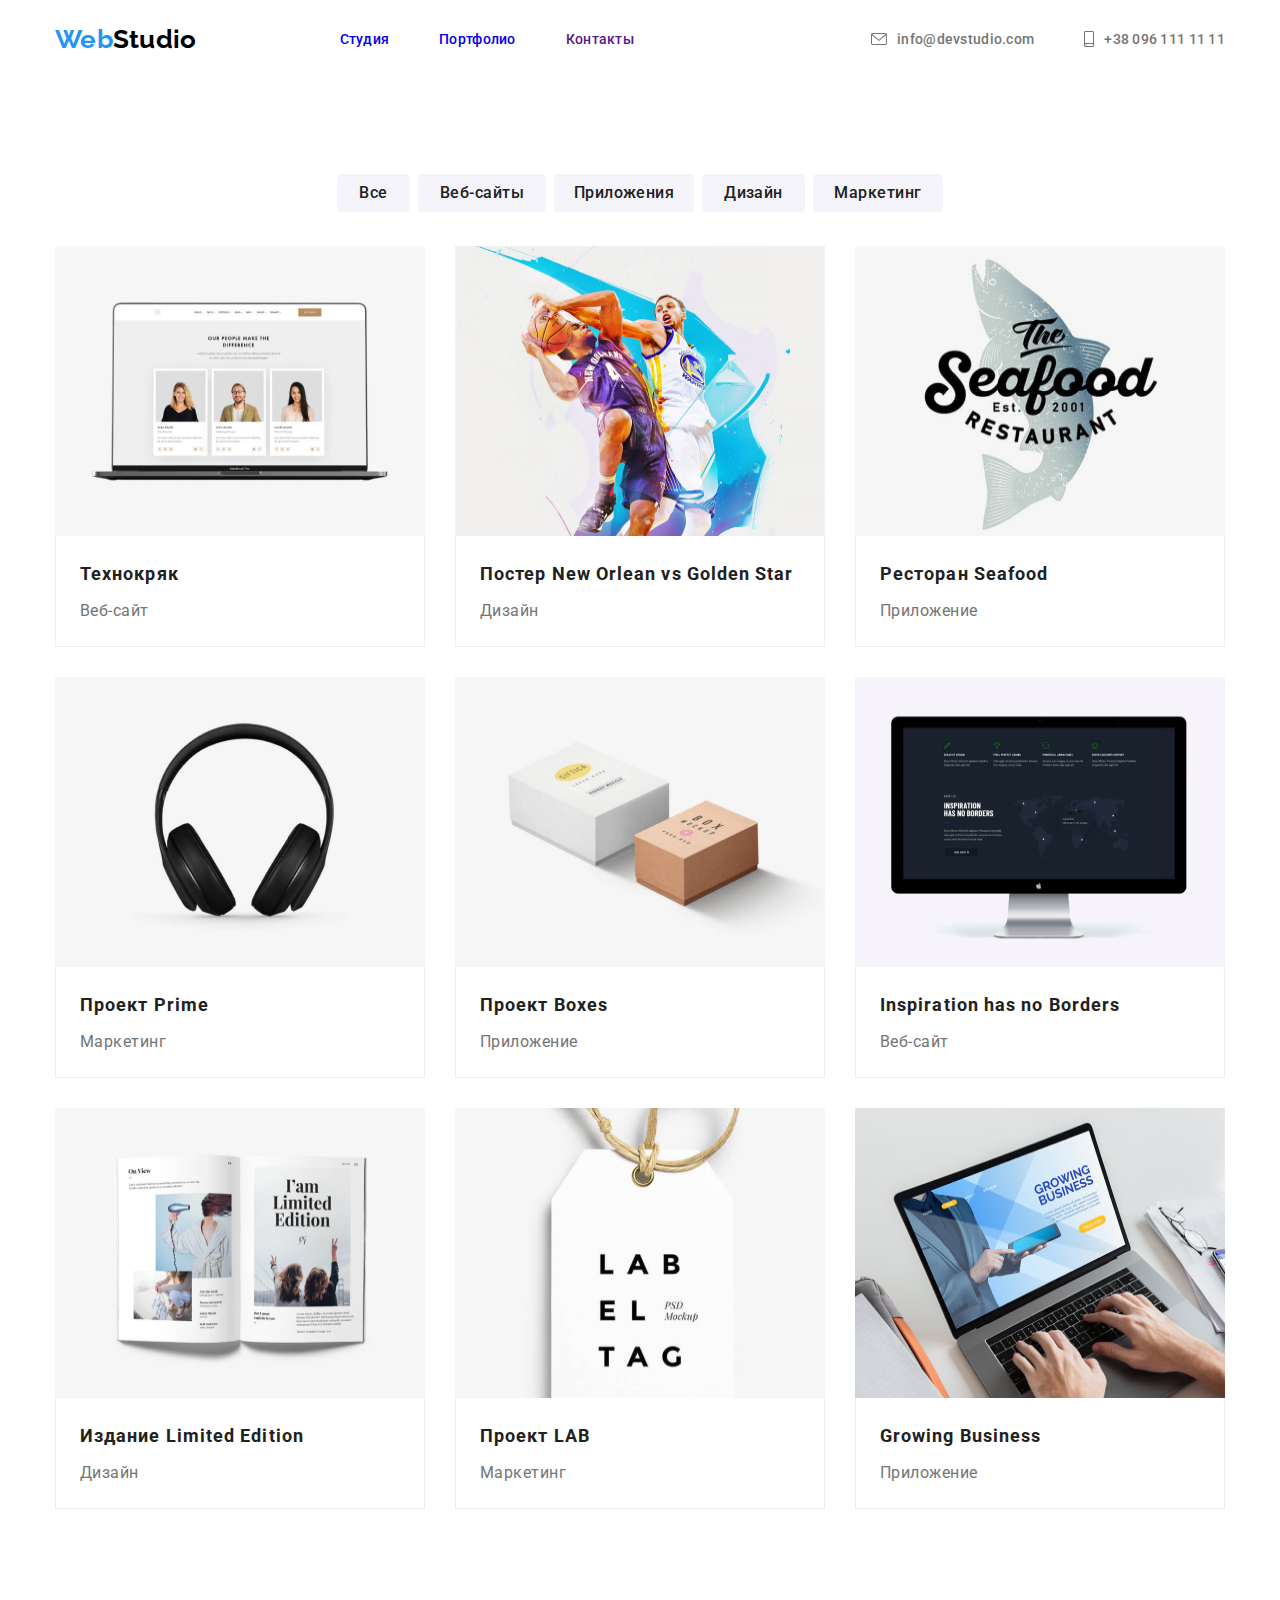
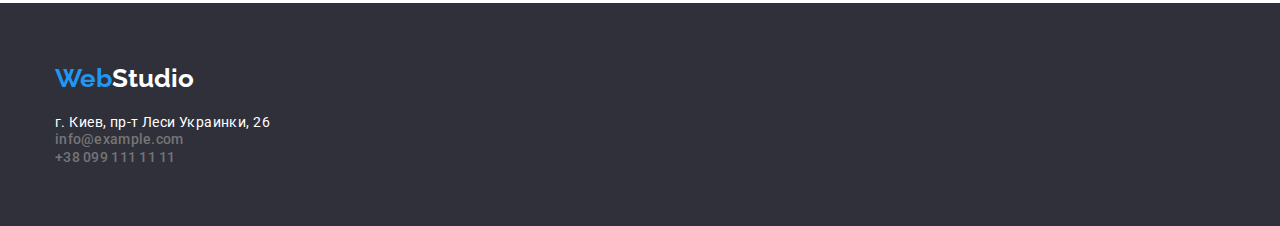
==== portfolio.html @ 42b8e241 "Изменяет соц иконки" ====
<!DOCTYPE html>
<html lang="ru">
<head>
    <meta charset="UTF-8">
    <meta name="viewport" content="width=device-width, initial-scale=1.0">
    <title>Портфолио</title>
    <link <link href="https://fonts.googleapis.com/css2?family=Raleway:wght@700&family=Roboto:wght@400;500;700;900&display=swap" rel="stylesheet">
    <link rel="stylesheet" href="./style.css">
</head>
<body class="portfolio-body">
    <header class="header">
        <div class="container">
                <nav class="nav">
                    <div class="container-nav-list">
                        <a class="logo" lang="en" href="#">
                        <span class="logo-first">Web</span><span class="logo-second">Studio</span>
                        </a>
                        
                            <ul class="nav-list">

                                <li class="nav-list"><a class="nav-list-studio" href="index.html">Студия</a></li>
                                <li class="nav-list"><a class="nav-list-portfolio" href="portfolio.html">Портфолио</a></li>
                                <li class="nav-list"><a class="nav-list-contacts" href="">Контакты</a></li>
                                
                            </ul>
                    </div>
                </nav>
                <ul class="container-contacts">
                    <li class="contacts-envelope contacts">
                        <svg class="icon-envelope">
                            <use href="./symbol-defs.svg#icon-envelope-1"></use>
                        </svg>  
                        <a class="mail mail-head" href="mailto:info@devstudio.com">info@devstudio.com</a>
                    </li>
                    <li class="contacts-smartphone contacts">
                        <svg class="icon-smartphone">
                            <use  href="./symbol-defs.svg#icon-smartphone-1"></use>
                        </svg>
                        <a class="tel tel-head" href="tel:+380961111111">+38 096 111 11 11</a>
                    </li>
                </ul>                  
        </div>                    
    </header>
    <main>
        
            <section class="btn-list container">
                <ul class="btn-list">
                    <div class="container-btn-list">
                        <li class="btn-sheet"><button class="btn-item btn-first" type="button">Все</button></li>
                        <li class="btn-sheet"><button class="btn-item btn-second" type="button">Веб-сайты</button></li>
                        <li class="btn-sheet"><button class="btn-item btn-third" type="button">Приложения</button></li>
                        <li class="btn-sheet"><button class="btn-item btn-fourth" type="button">Дизайн</button></li>
                        <li class="btn-sheet"><button class="btn-item btn-fifth" type="button">Маркетинг</button></li>
                    </div>
                </ul>
            </section>
            <section class="examples">
                <ul class="examples-list">
                    <div class="container-examples-list container">
                        
                            <div class="card-item"><li class="examples-item"><img class="examples-item-picture" src="Images/portfolio/img.png" alt="Ноутбук с примером работы" width="370" height="290">
                                <div class="card"><h2 class="examples-title">Технокряк</h2><p class="example-description">Веб-сайт</p></div>
                            </li></div>
                            <div class="card-item"><li class="examples-item"><img class="examples-item-picture" src="Images/portfolio/img-1.png" alt="Баскетбол" width="370" height="290">
                                <div class="card"><h2 class="examples-title">Постер <span lang="en"> New Orlean vs Golden Star</span></h2><p class="example-description">Дизайн</p></div>
                            </div></li>
                            <div class="card-item"><li class="examples-item"><img class="examples-item-picture" src="Images/portfolio/img-2.png" alt="ЛОго ресторана" width="370" height="290">
                                <div class="card"><h2 class="examples-title">Ресторан <span lang="en">Seafood</span></h2><p class="example-description">Приложение</p></div>
                            </li></div>
                        
                            <div class="card-item"><li class="examples-item"><img class="examples-item-picture" src="Images/portfolio/img-3.png" alt="Наушники" width="370" height="290">
                                <div class="card"><h2 class="examples-title">Проект <span lang="en">Prime</span></h2><p class="example-description">Маркетинг</p></div>
                            </li></div>
                            <div class="card-item"><li class="examples-item"><img class="examples-item-picture" src="Images/portfolio/img-4.png" alt="Две коробки" width="370" height="290">
                                <div class="card"><h2 class="examples-title">Проект <span lang="en">Boxes</span></h2><p class="example-description">Приложение</p></div>
                            </li></div>
                            <div class="card-item"><li class="examples-item"><img class="examples-item-picture" src="Images/portfolio/img-5.png" alt="Монитор" width="370" height="290">
                                <div class="card"><h2 class="examples-title" lang="en">Inspiration has no Borders</h2><p class="example-description">Веб-сайт</p></div>
                            </li></div>
                        
                            <div class="card-item"><li class="examples-item"><img class="examples-item-picture" src="Images/portfolio/img-6.png" alt="Книга" width="370" height="290">
                                <div class="card"><h2 class="examples-title">Издание <span lang="en">Limited Edition</span></h2><p class="example-description">Дизайн</p></div>
                            </li></div>
                            <div class="card-item"><li class="examples-item"><img class="examples-item-picture" src="Images/portfolio/img-7.png" alt="Этикетка" width="370" height="290">
                                <div class="card"><h2 class="examples-title">Проект <span lang="en">LAB</span></h2><p class="example-description">Маркетинг</p></div>
                            </li></div>
                            <div class="card-item"><li class="examples-item"><img class="examples-item-picture" src="Images/portfolio/img-8.png" alt="Ноутбук" width="370" height="290">
                                <div class="card"><h2 class="examples-title" lang="en">Growing Business</h2><p class="example-description">Приложение</p></div>
                            </li></div>
                        
                    </div>
                </ul>
            </section>
        
    </main>
    <footer class="footer">
        <div class="container">
            <div class="container-logo">
                <a class="logo" lang="en" href="#"> 
                    <span class="logo-first">Web</span><span class="logo-foot">Studio</span></a> 
            </div>
            <address class="adress">
                <div class="container-adress">
                    <p class="adress-gorod">г. Киев, пр-т Леси Украинки, 26</p>
                    <ul class="contacts">
                        <li><a class="mail" href="mailto:info@example.com">info@example.com</a></li>
                        <li><a class="tel" href="tel:+380991111111">+38 099 111 11 11</a></li>
                    </ul>
                </div>
            </address>
        </div>
    </footer>    
</body>
</html>
---- style.css ----
:root{
    --accent-color:#2196F3;
    --roboto-font: Roboto, sans-serif;
    --raleway-font: Raleway, sans-serif;
    --titles-color: #212121;
    --items-color: #757575;

}

h1,
h2,
h3,
h4,
h5,
h6{
    margin: 0;
}

ul,
ol{
    margin: 0;
    padding: 0;
}
p{
    margin: 0;
}

/*------------HEADER--------------*/ 
.logo{
font-family: var(--raleway-font);
font-weight: 700;
font-size: 26px;
line-height: 1.192;
text-decoration: none;    
}
.logo-first{
color: #2196F3;

}
.logo-second{
color: #000000;
}
.header{
    padding-bottom: 25px;
}

.header .logo{
    margin-right: 93px;
    
}
.nav-list:not(:first-child){
  margin-left: 50px;  
}
.icon-envelope{
    width: 16px;
    height: 12px;
}
.mail-head{
    margin-left: 10px;
}
.tel-head{
    margin-left: 10px;
}
.icon-smartphone{
    width: 10px;
    height: 16px;
}

.contacts-smartphone{
    margin-left: 50px;
    display: flex;
    align-items: center;
}
.contacts-smartphone:hover, .contacts-smartphone:focus, .contacts-envelope:hover, .coctacts-envelope:focus{
    fill: var(--accent-color);
    color: var(--accent-color);
}

.contacts-envelope{
    display: flex;
    align-items: center;
}

.container{
    width: 1170px;
    padding: 0 15px;
    margin: 0 auto;
   
}
.header>.container{
    display: flex;
    align-items: center;
    justify-content: space-between;
    padding-top: 24px;
}
.container-nav-list{
    display: flex;
    align-items: center;
}
.nav-list{
    display: flex;
    align-items: center;
}
.container-contacts{
    display: flex;
    align-items: center;
    
}


.nav{
font-family: var(--roboto-font);
font-style: normal;
font-weight: 500;
font-size: 14px;
line-height: 1.143;
letter-spacing: 0.02em;
           
}
.nav-list{
    color: var(--titles-color);
}
.nav-list, .contacts, .advantages-list, .we_made_job-list, .our-team-list, .btn-list, .examples-list {
list-style: none;

}
.nav-list-studio, .nav-list-portfolio, .nav-list-contacts{
    text-decoration: none;
    
}
.nav-list-studio:hover, .nav-list-studio:focus, 
.nav-list-portfolio:hover, .nav-list-portfolio:focus, 
.nav-list-contacts:hover, .nav-list-contacts:focus {
    color: var(--accent-color);
}
.mail, .tel {
    text-decoration: none;
    color: var(--items-color);
    font-style: normal;
    font-family: var(--roboto-font);
    font-style: normal;
    font-weight: 500;
    font-size: 14px;
    line-height: 1.143;
    letter-spacing: 0.02em;
}

.mail:hover, .mail:focus, .tel:hover, .tel:focus{
    color:var(--accent-color);
}

}
/*-------------END HEADER----------------*/

/*-------------HERO----------------*/


.hero{
    padding-bottom: 200px;
    padding-top: 200px;
    background-color: #2F303A;

}
.container-hero{
    text-align: center;
    padding-bottom: 200px;
    padding-top: 200px;
    background-color: #2F303A;
    background-image: linear-gradient(
        rgba(47, 48, 58, 0.4),
        rgba(47, 48, 58, 0.4)), 
        url(./Images/Img\ \(7\)\ \(1\).jpg);
    background-repeat: no-repeat;
    background-size: cover;
    
}

.hero-title{
font-family: var(--roboto-font);
font-weight: 900;
font-size: 44px;
line-height: 1,364;
letter-spacing: 0.06em;
text-transform: uppercase;
text-align: center;
margin-bottom: 30px;
color: #FFFFFF;
}


.hero-btn{
font-family: var(--roboto-font);
font-style: normal;
font-weight: bold;
font-size: 16px;
line-height: 1.875;
text-align: center;
min-width: 200px;
background-color: var(--accent-color);

/* identical to box height, or 187% */

color: #FFFFFF;
}

.hero-btn-name{
font-family: var(--roboto-font);
font-style: normal;
font-weight: bold;
font-size: 16px;
line-height: 1.875;
/* identical to box height, or 187% */
}

.container-hero-btn{
    text-align: center;
}

/*--------------END HERO--------------*/

/*--------------ADVANTAGES-------------*/
.advantages-title{
    
    font-family: var(--roboto-font);
    font-style: normal;
    font-weight: bold;
    font-size: 14px;
    line-height:1.143;
    letter-spacing: 0.03em;
    text-transform: uppercase;
    color: var(--titles-color);
    margin-top: 30px;
}
.advantages-discription{
font-family: var(--roboto-font);
font-style: normal;
font-weight: normal;
font-size: 14px;
line-height: 1.714;
/* or 171% */
letter-spacing: 0.03em;
color: var(--items-color);
max-width: 270px;
margin-top: 10px;
}

.container-advantages-list{
    display: flex;
    align-items: center;
    padding-top: 94px;
    padding-bottom: 94px;
    
    justify-content: space-between;
}

.container-icon-advantages{

   display: block;
   padding-top: 25px;
   padding-bottom: 25px;
   padding-left: 100px;
   padding-right: 100px;
   background-color: #F5F4FA;
   border-radius: 4px;
   


}
.icon-advantages{
    width: 70px;
    height: 70px;
}
.advantages-item{
    display: flex;
    flex-direction: column;
    align-items: center;
}


.container-advantages-list:not(:last-child){
    margin-right: 30px;
}

/*---------------END AVANTAGES--------------*/

/*---------------WE MADE--------------------*/


.we_made-title, .our_team-tilte, .constant-clients{
font-family: var(--roboto-font);
font-weight: 700;
font-size: 36px;
line-height: 1.167;
text-align: center;
letter-spacing: 0.03em;
color: var(--titles-color);
}

.container-we_made{
    padding-bottom: 94px;
}
.we_made_job-list{
    display: flex;
    justify-content: space-between;
    margin-top: 50px;
}
.we_made_job-list:not(:last-child){
    margin-right: 30px;
}
/*----------------END WE MADE----------------*/

/*---------------OUR TEAM--------------------*/
.name{
    padding-top: 30px;
    

}
.position{
    margin-top: 10px;
}

.our_team-item-title{
    font-family: var(--roboto-font);
    font-style: normal;
    font-weight: 500;
    font-size: 16px;
    line-height: 1.188;
    text-align: center;
    letter-spacing: 0.03em;
    color: var(--titles-color);
    
}
.our_team-item-position{
    font-family: var(--roboto-font);
font-style: normal;
font-weight: normal;
font-size: 16px;
line-height: 1.188;
text-align: center;
letter-spacing: 0.03em;
color: var(--items-color);
margin-bottom: 16px;
}
.card-item-studio{
    
    border-radius: 0 0 4px 4px;
    box-shadow: 0px 1px 3px rgba(0, 0, 0, 0.12), 0px 1px 1px rgba(0, 0, 0, 0.14), 0px 2px 1px rgba(0, 0, 0, 0.2);
    background-color: #FFFFFF;
}

.container-our_team{

    padding-top: 94px;
    padding-bottom: 94px;
    background-color: #F5F4FA;
}
.our-team-list{
    display: flex;
    justify-content: space-between;
    margin-top: 50px;
    padding-bottom: 30px;
}
.our-team-list:not(:last-child){
    margin-right: 30px;

}

.our_team{
    background-color: #F5F4FA;
}
.social-list{
    list-style-type: none;

}
.social-list-item{
    
    
}
.container-social-list{
    display: flex;
    justify-content: space-between;
    padding-bottom: 30px;
    padding-right: 32px;
    padding-left: 32px;
}
.social-icon{
    width: 44px;
    height: 44px;
    border-radius: 50%;
    
}
.social-icon:hover, .social-icon:focus{
    background-color: var(--accent-color);
    fill: #ffffff;
}
/*-----------------END OUR TEAM---------------*/

/*-----------------FOOTER---------------------*/

.footer{
    background-color: #2F303A;
    padding-top: 60px;
    padding-bottom: 60px;
   
}
.logo-foot{
    color: #ffffff;    
}

.container-logo{
margin-bottom: 20px;
}
.container-address{
    text-align: left;
}

.adress-gorod{
font-family: var(--roboto-font);
font-style: normal;
font-weight: normal;
font-size: 14px;
line-height: 24px1.714;
letter-spacing: 0.03em;
color: #FFFFFF;
}



/*------------------END FOOTER-----------------*/

/*------------------PORTFOLIO------------------*/

.portfolio-body{
    margin: 0;
}
.container-btn-list{
display: flex;
justify-content: center;
padding-bottom: 34px;
padding-top: 94px;

}


.card{
    padding-top: 20px;
    padding-bottom: 20px;
    padding-left: 24px;
    padding-right: 24px;
    border-bottom: 1px solid #eeeeee;
    border-left: 1px solid #eeeeee;
    border-right: 1px solid #eeeeee;
    
}
.btn-item{
    display: block;
    height: 38px;
     background-color: #F5F4FA;
     border-radius: 4px;
     border-color: transparent;
    
/*width: 84px;
height: 26px;
left: 598px;
top: 180px;*/

font-family: var(--roboto-font);
font-style: normal;
font-weight: 500;
font-size: 16px;
line-height: 1.625;
/* identical to box height, or 162% */

text-align: center;
letter-spacing: 0.03em;

color:var(--titles-color);
}


.btn-first{
    width: 73px;  
}
.btn-second{
    width: 128px;
}
.btn-third{
    width: 140px;
}
.btn-fourth{
    width: 103px;
}
.btn-fifth{
    width: 130px;
}
.btn-list{
font-family: var(--roboto-font);
font-style: normal;
font-weight: 500;
font-size: 16px;
line-height: 1.625;
text-align: center;
letter-spacing: 0.03em;
color: var(--titles-color);
}
.btn-sheet:not(:last-child){
    margin-right: 8px;
}

.examples-item-picture{
    display: block;
}
.container-examples-list{
    display: flex;
    flex-wrap: wrap;
    padding-bottom: 94px;
}   
.card-item:not(:nth-child(3n+1)){
    margin-left: 30px;
}
.card-item{
    flex-basis: CALC(100%/3-90);
    
}
.card-item:not(:nth-child(n+7)){
    margin-bottom: 30px;
}
.examples-title{
    
font-family: var(--roboto-font);
font-style: normal;
font-weight: bold;
font-size: 18px;
line-height: 2;
letter-spacing: 0.06em;
color: var(--titles-color);
padding-bottom: 4px;
}
.example-description{
  
font-family: var(--roboto-font);
font-style: normal;
font-weight: normal;
font-size: 16px;
line-height: 1.875;
letter-spacing: 0.03em;
color: var(--items-color);
}
.padding{
    padding-bottom: 94px;
}

.btn-item:hover, .btn-item:focus{
    background-color: var(--accent-color); 
    color: #ffffff;
}
/*--------------END PORTFOLIO-----------*/
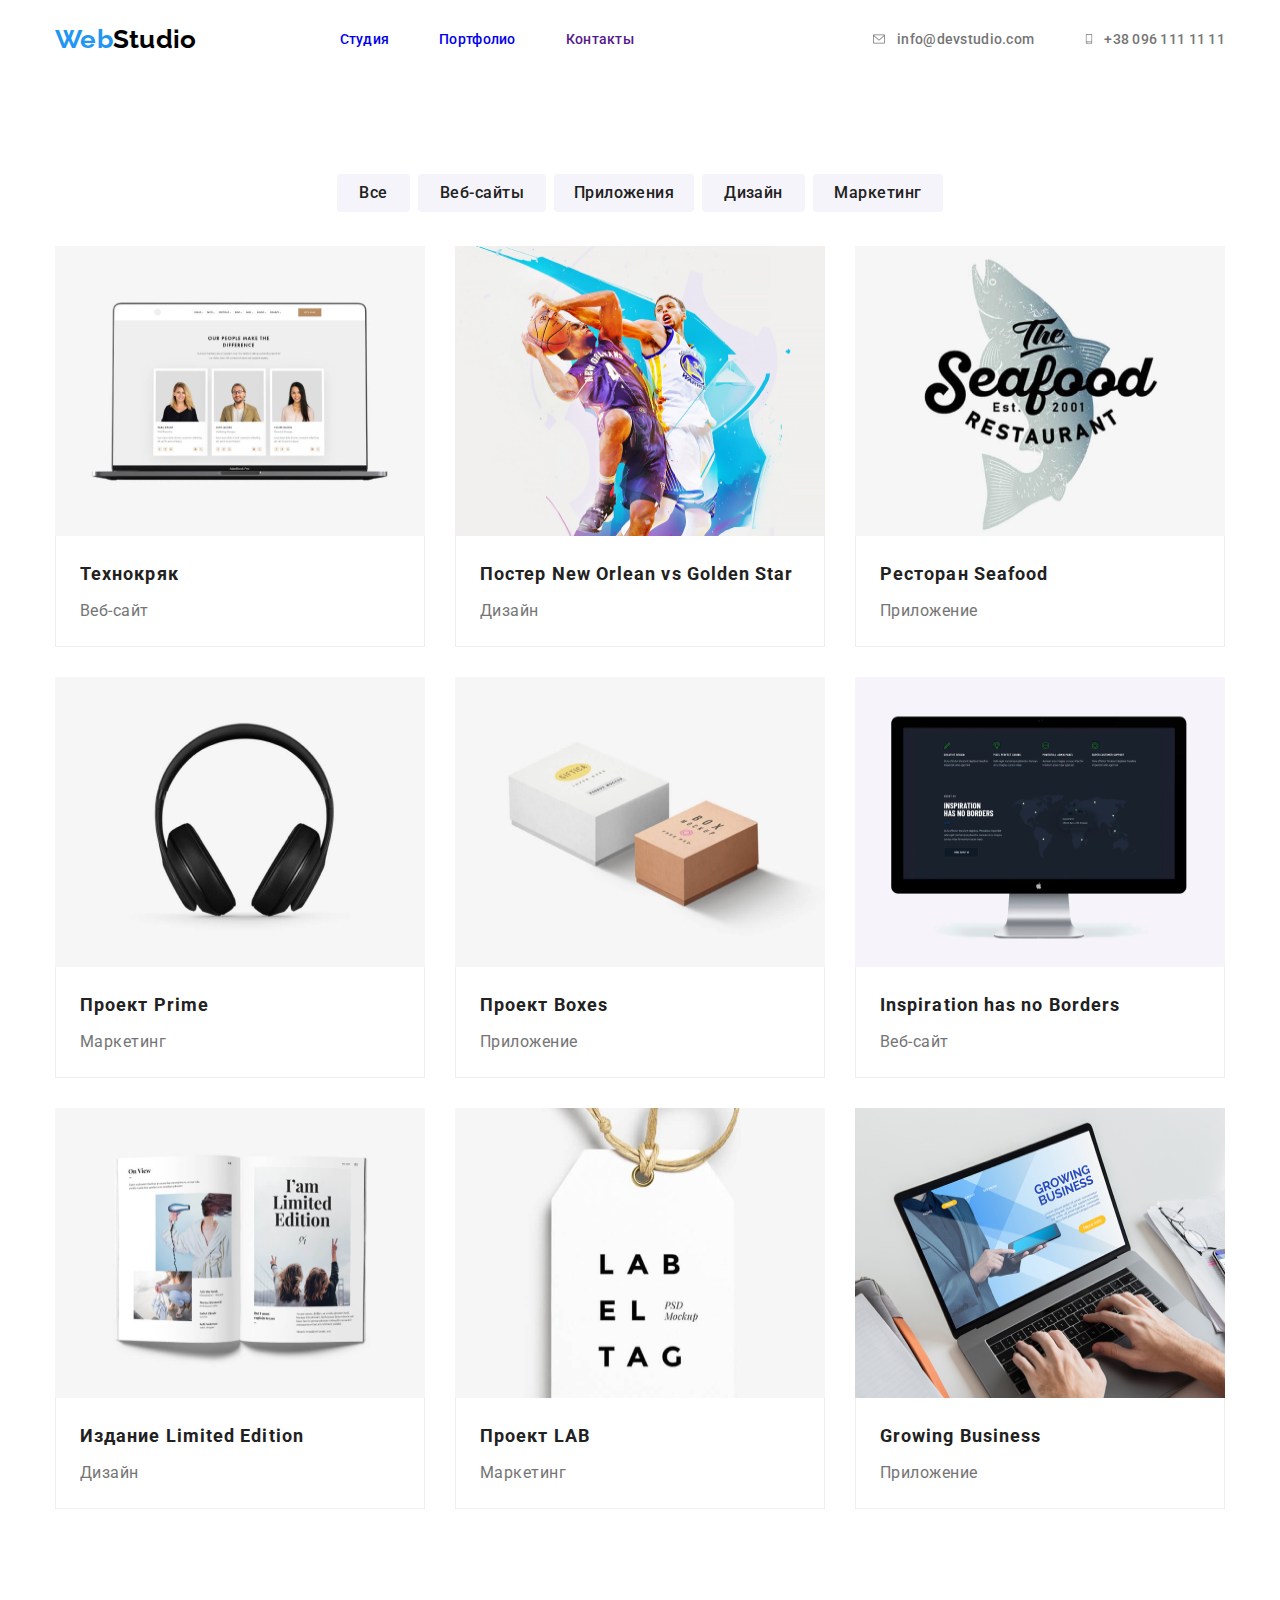
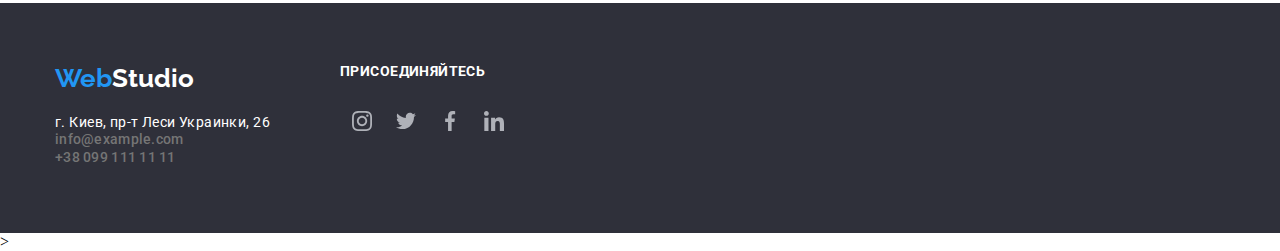
==== commit df18c8cc: "Корректирует футер" ====
--- a/portfolio.html
+++ b/portfolio.html
@@ -28,7 +28,7 @@
                 <ul class="container-contacts">
                     <li class="contacts-envelope contacts">
                         <svg class="icon-envelope">
-                            <use href="./symbol-defs.svg#icon-envelope-1"></use>
+                            <use href="./symbol-defs.svg#icon-envelope"></use>
                         </svg>  
                         <a class="mail mail-head" href="mailto:info@devstudio.com">info@devstudio.com</a>
                     </li>
@@ -95,20 +95,35 @@
     </main>
     <footer class="footer">
         <div class="container">
-            <div class="container-logo">
-                <a class="logo" lang="en" href="#"> 
-                    <span class="logo-first">Web</span><span class="logo-foot">Studio</span></a> 
-            </div>
-            <address class="adress">
+            <div class="footer-content">
                 <div class="container-adress">
-                    <p class="adress-gorod">г. Киев, пр-т Леси Украинки, 26</p>
-                    <ul class="contacts">
-                        <li><a class="mail" href="mailto:info@example.com">info@example.com</a></li>
-                        <li><a class="tel" href="tel:+380991111111">+38 099 111 11 11</a></li>
+                    <div class="container-logo">
+                        <a class="logo" lang="en" href="#"> 
+                            <span class="logo-first">Web</span><span class="logo-foot">Studio</span></a> 
+                    </div>
+                    <address class="adress">
+                        <div class="container-adress">
+                            <p class="adress-gorod">г. Киев, пр-т Леси Украинки, 26</p>
+                            <ul class="contacts">
+                                <li><a class="mail" href="mailto:info@example.com">info@example.com</a></li>
+                                <li><a class="tel" href="tel:+380991111111">+38 099 111 11 11</a></li>
+                            </ul>
+                        </div>
+                    </address>
+                </div>
+                <div class="container-join">
+                    <p class="join">присоединяйтесь</p>
+                    <ul class="social-list">
+                        <div class="container-social-list">
+                            <li class="social-list-item"><a class="social-link" href="#"><svg class="social-icon"><use href="./symbol-defs.svg#icon-instagram-2-1"></use></svg></a></li>
+                            <li class="social-list-item"><a class="social-link" href="#"><svg class="social-icon"><use href="./symbol-defs.svg#icon-twitter-1-1"></use></svg></a></li>
+                            <li class="social-list-item"><a class="social-link" href="#"><svg class="social-icon"><use href="./symbol-defs.svg#icon-facebook-1-1"></use></svg></a></li>
+                            <li class="social-list-item"><a class="social-link" href="#"><svg class="social-icon"><use href="./symbol-defs.svg#icon-linkedin-1-1"></use></svg></a></li>
+                        </div>
                     </ul>
                 </div>
-            </address>
-        </div>
-    </footer>    
+            </div>    
+        </div>    
+    </footer> >    
 </body>
 </html>--- a/style.css
+++ b/style.css
@@ -373,10 +373,25 @@
 
 }
 .social-list-item{
-    
-    
-}
+    display: flex;
+    
+    
+    
+    
+}
+.social-link{
+  display: flex;
+  justify-content: center;
+  align-items: center;
+  width: 44px;
+  height: 44px;
+    border-radius: 50%;
+    
+}
+
+
 .container-social-list{
+    
     display: flex;
     justify-content: space-between;
     padding-bottom: 30px;
@@ -384,16 +399,76 @@
     padding-left: 32px;
 }
 .social-icon{
-    width: 44px;
-    height: 44px;
-    border-radius: 50%;
-    
-}
-.social-icon:hover, .social-icon:focus{
+    display: inline-block;
+    margin-left: auto;
+    margin-right: auto;
+    margin-top: auto;
+    margin-bottom: auto;
+    width: 20px;
+    height: 20px;
+    fill: #AFB1B8;
+   
+}
+.social-link:hover, .social-list-item:focus{
     background-color: var(--accent-color);
-    fill: #ffffff;
+}
+.social-link:hover .social-icon,
+.social-link:focus .social-icon{
+    fill: #FFFFFF;
+    
+
+    
 }
 /*-----------------END OUR TEAM---------------*/
+/*------------------CONSTANT CLIENTS-------------*/
+
+.clients-list{
+    display: flex;
+    justify-content: space-between;
+    list-style-type: none;
+}
+.constant-clients-title{
+    font-family:var(--roboto-font);
+font-style: normal;
+font-weight: bold;
+font-size: 36px;
+line-height: 1.167;
+text-align: center;
+letter-spacing: 0.03em;
+color: #212121;
+margin-bottom: 50px;
+}
+.constant-clients{
+    padding-top: 94px;
+    padding-bottom: 94px;
+}
+.clients-link{
+    display: flex;
+    width: 170px;
+    height: 90px;
+    border: 1px solid #AFB1B8;
+    border-radius: 4px;
+    justify-content: center;
+    align-items: center;
+
+}
+.clients-icon{
+    fill:#AFB1B8;
+}
+.clients-icon:hover, .clients-icon:focus{
+    fill: var(--accent-color);
+}
+.clients-link:hover, .clients-link:focus{
+    border-color: var(--accent-color);
+}
+.clients-link:hover .clients-icon,
+.clients-link:focus .clients-icon{
+    fill:var(--accent-color);
+    
+}
+
+
+/*---------------END CONSTANT CLIENTS------------*/
 
 /*-----------------FOOTER---------------------*/
 
@@ -401,7 +476,22 @@
     background-color: #2F303A;
     padding-top: 60px;
     padding-bottom: 60px;
-   
+       
+}
+.join{
+font-family: Roboto;
+font-style: normal;
+font-weight: bold;
+font-size: 14px;
+line-height: 1.143;
+letter-spacing: 0.03em;
+text-transform: uppercase;
+color: #FFFFFF;
+margin-bottom: 20px;
+}
+
+.footer-content{
+    display: flex;
 }
 .logo-foot{
     color: #ffffff;    
@@ -413,7 +503,12 @@
 .container-address{
     text-align: left;
 }
-
+.container-join{
+    margin-left: 70px;
+}
+.container-join .container-social-list{
+    padding-left: 0;
+}
 .adress-gorod{
 font-family: var(--roboto-font);
 font-style: normal;
@@ -423,7 +518,12 @@
 letter-spacing: 0.03em;
 color: #FFFFFF;
 }
-
+.container-join .social-link{
+    
+
+
+    
+}
 
 
 /*------------------END FOOTER-----------------*/
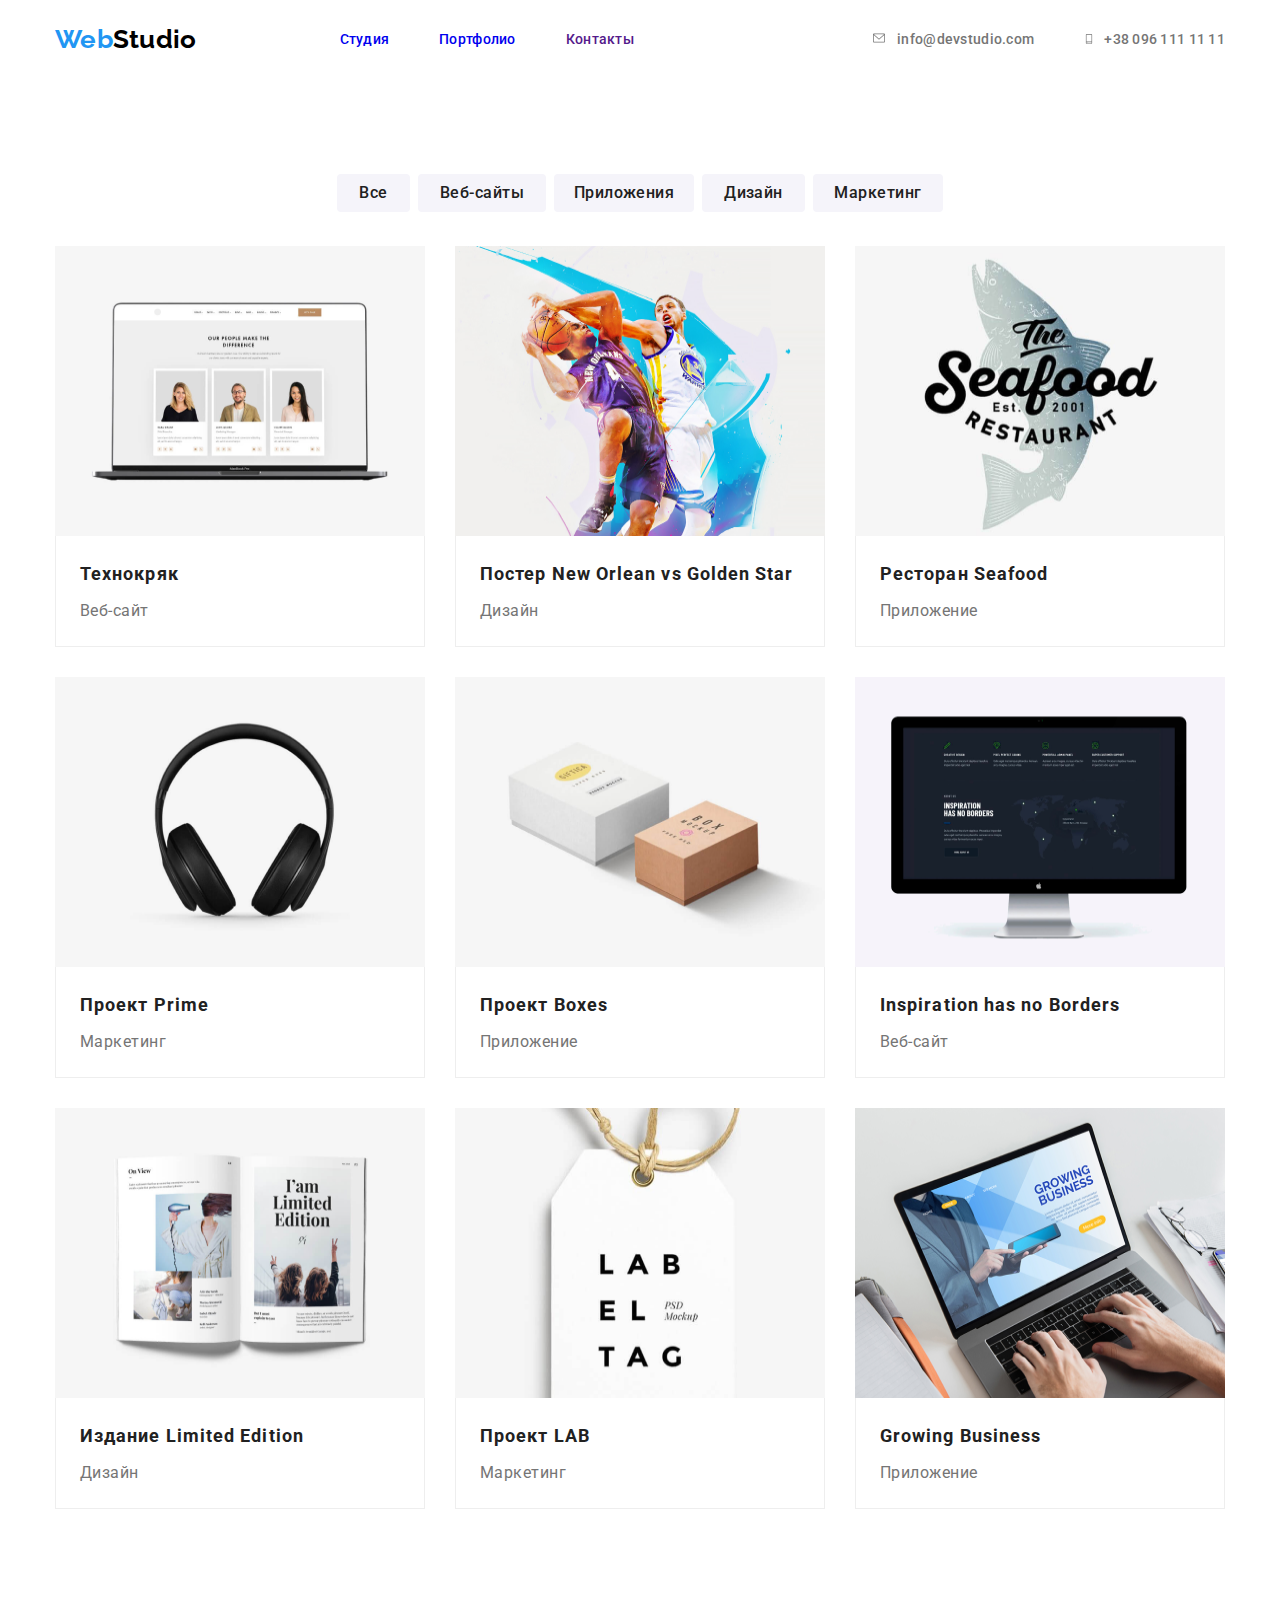
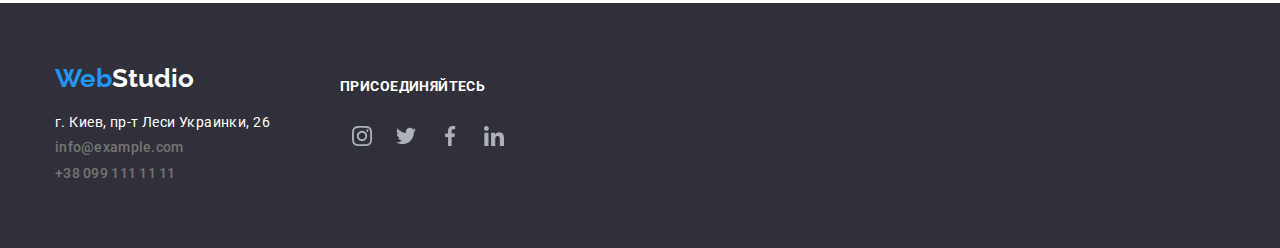
==== commit 9a44d348: "Корректирует иконки" ====
--- a/portfolio.html
+++ b/portfolio.html
@@ -27,16 +27,14 @@
                 </nav>
                 <ul class="container-contacts">
                     <li class="contacts-envelope contacts">
-                        <svg class="icon-envelope">
-                            <use href="./symbol-defs.svg#icon-envelope"></use>
-                        </svg>  
-                        <a class="mail mail-head" href="mailto:info@devstudio.com">info@devstudio.com</a>
+                         
+                        <a class="mail mail-head" href="mailto:info@devstudio.com"><svg class="icon-envelope">
+                            <use href="./symbol-defs.svg#icon-envelope"></use></svg>info@devstudio.com</a>
                     </li>
                     <li class="contacts-smartphone contacts">
-                        <svg class="icon-smartphone">
-                            <use  href="./symbol-defs.svg#icon-smartphone-1"></use>
-                        </svg>
-                        <a class="tel tel-head" href="tel:+380961111111">+38 096 111 11 11</a>
+                        
+                        <a class="tel tel-head" href="tel:+380961111111"><svg class="icon-smartphone">
+                            <use  href="./symbol-defs.svg#icon-smartphone-1"></use></svg>+38 096 111 11 11</a>
                     </li>
                 </ul>                  
         </div>                    
@@ -58,35 +56,35 @@
                 <ul class="examples-list">
                     <div class="container-examples-list container">
                         
-                            <div class="card-item"><li class="examples-item"><img class="examples-item-picture" src="Images/portfolio/img.png" alt="Ноутбук с примером работы" width="370" height="290">
-                                <div class="card"><h2 class="examples-title">Технокряк</h2><p class="example-description">Веб-сайт</p></div>
-                            </li></div>
-                            <div class="card-item"><li class="examples-item"><img class="examples-item-picture" src="Images/portfolio/img-1.png" alt="Баскетбол" width="370" height="290">
-                                <div class="card"><h2 class="examples-title">Постер <span lang="en"> New Orlean vs Golden Star</span></h2><p class="example-description">Дизайн</p></div>
-                            </div></li>
-                            <div class="card-item"><li class="examples-item"><img class="examples-item-picture" src="Images/portfolio/img-2.png" alt="ЛОго ресторана" width="370" height="290">
-                                <div class="card"><h2 class="examples-title">Ресторан <span lang="en">Seafood</span></h2><p class="example-description">Приложение</p></div>
-                            </li></div>
+                            <li class="examples-item"><a class="examples-link" href="#"><div class="item-one"><img class="examples-item-picture" src="Images/portfolio/img.png" alt="Ноутбук с примером работы" width="370" height="290">
+                                <div class="card"><h2 class="examples-title">Технокряк</h2><p class="example-description">Веб-сайт</p></div></div></a>
+                            </li>
+                            <li class="examples-item"><a class="examples-link" href="#"><div class="item-one"><img class="examples-item-picture" src="Images/portfolio/img-1.png" alt="Баскетбол" width="370" height="290">
+                                <div class="card"><h2 class="examples-title">Постер <span lang="en"> New Orlean vs Golden Star</span></h2><p class="example-description">Дизайн</p></div></div></a>
+                            </li>
+                            <li class="examples-item"><a class="examples-link" href="#"><div class="item-one"><img class="examples-item-picture" src="Images/portfolio/img-2.png" alt="ЛОго ресторана" width="370" height="290">
+                                <div class="card"><h2 class="examples-title">Ресторан <span lang="en">Seafood</span></h2><p class="example-description">Приложение</p></div></div></a>
+                            </li>
                         
-                            <div class="card-item"><li class="examples-item"><img class="examples-item-picture" src="Images/portfolio/img-3.png" alt="Наушники" width="370" height="290">
-                                <div class="card"><h2 class="examples-title">Проект <span lang="en">Prime</span></h2><p class="example-description">Маркетинг</p></div>
-                            </li></div>
-                            <div class="card-item"><li class="examples-item"><img class="examples-item-picture" src="Images/portfolio/img-4.png" alt="Две коробки" width="370" height="290">
-                                <div class="card"><h2 class="examples-title">Проект <span lang="en">Boxes</span></h2><p class="example-description">Приложение</p></div>
-                            </li></div>
-                            <div class="card-item"><li class="examples-item"><img class="examples-item-picture" src="Images/portfolio/img-5.png" alt="Монитор" width="370" height="290">
-                                <div class="card"><h2 class="examples-title" lang="en">Inspiration has no Borders</h2><p class="example-description">Веб-сайт</p></div>
-                            </li></div>
+                            <li class="examples-item"><a class="examples-link" href="#"><div class="item-one"><img class="examples-item-picture" src="Images/portfolio/img-3.png" alt="Наушники" width="370" height="290">
+                                <div class="card"><h2 class="examples-title">Проект <span lang="en">Prime</span></h2><p class="example-description">Маркетинг</p></div></div></a>
+                            </li>
+                            <li class="examples-item"><a class="examples-link" href="#"><div class="item-one"><img class="examples-item-picture" src="Images/portfolio/img-4.png" alt="Две коробки" width="370" height="290">
+                                <div class="card"><h2 class="examples-title">Проект <span lang="en">Boxes</span></h2><p class="example-description">Приложение</p></div></div></a>
+                            </li>
+                            <li class="examples-item"><a class="examples-link" href="#"><div class="item-one"><img class="examples-item-picture" src="Images/portfolio/img-5.png" alt="Монитор" width="370" height="290">
+                                <div class="card"><h2 class="examples-title" lang="en">Inspiration has no Borders</h2><p class="example-description">Веб-сайт</p></div></div></a>
+                            </li>
                         
-                            <div class="card-item"><li class="examples-item"><img class="examples-item-picture" src="Images/portfolio/img-6.png" alt="Книга" width="370" height="290">
-                                <div class="card"><h2 class="examples-title">Издание <span lang="en">Limited Edition</span></h2><p class="example-description">Дизайн</p></div>
-                            </li></div>
-                            <div class="card-item"><li class="examples-item"><img class="examples-item-picture" src="Images/portfolio/img-7.png" alt="Этикетка" width="370" height="290">
-                                <div class="card"><h2 class="examples-title">Проект <span lang="en">LAB</span></h2><p class="example-description">Маркетинг</p></div>
-                            </li></div>
-                            <div class="card-item"><li class="examples-item"><img class="examples-item-picture" src="Images/portfolio/img-8.png" alt="Ноутбук" width="370" height="290">
-                                <div class="card"><h2 class="examples-title" lang="en">Growing Business</h2><p class="example-description">Приложение</p></div>
-                            </li></div>
+                            <li class="examples-item"><a class="examples-link" href="#"><div class="item-one"><img class="examples-item-picture" src="Images/portfolio/img-6.png" alt="Книга" width="370" height="290">
+                                <div class="card"><h2 class="examples-title">Издание <span lang="en">Limited Edition</span></h2><p class="example-description">Дизайн</p></div></div></a>
+                            </li>
+                            <li class="examples-item"><a class="examples-link" href="#"><div class="item-one"><img class="examples-item-picture" src="Images/portfolio/img-7.png" alt="Этикетка" width="370" height="290">
+                                <div class="card"><h2 class="examples-title">Проект <span lang="en">LAB</span></h2><p class="example-description">Маркетинг</p></div></div></a>
+                            </li>
+                            <li class="examples-item"><a class="examples-link" href="#"><div class="item-one"><img class="examples-item-picture" src="Images/portfolio/img-8.png" alt="Ноутбук" width="370" height="290">
+                                <div class="card"><h2 class="examples-title" lang="en">Growing Business</h2><p class="example-description">Приложение</p></div></div></a>
+                            </li>
                         
                     </div>
                 </ul>
@@ -103,9 +101,9 @@
                     </div>
                     <address class="adress">
                         <div class="container-adress">
-                            <p class="adress-gorod">г. Киев, пр-т Леси Украинки, 26</p>
+                            <p class="adress-sity">г. Киев, пр-т Леси Украинки, 26</p>
                             <ul class="contacts">
-                                <li><a class="mail" href="mailto:info@example.com">info@example.com</a></li>
+                                <li><a class="mail mail-footer" href="mailto:info@example.com">info@example.com</a></li>
                                 <li><a class="tel" href="tel:+380991111111">+38 099 111 11 11</a></li>
                             </ul>
                         </div>
@@ -124,6 +122,6 @@
                 </div>
             </div>    
         </div>    
-    </footer> >    
+    </footer>    
 </body>
 </html>--- a/style.css
+++ b/style.css
@@ -42,6 +42,7 @@
 }
 .header{
     padding-bottom: 25px;
+    padding-top: 24px;
 }
 
 .header .logo{
@@ -51,19 +52,30 @@
 .nav-list:not(:first-child){
   margin-left: 50px;  
 }
-.icon-envelope{
+.mail .icon-envelope{
     width: 16px;
     height: 12px;
+    margin-right: 10px;
+    fill: #757575;
+    
+}
+
+
 }
 .mail-head{
-    margin-left: 10px;
+    display: flex;
+    align-items: center;
+    
 }
 .tel-head{
-    margin-left: 10px;
+    display: flex;
+    align-items: center;
 }
 .icon-smartphone{
-    width: 10px;
-    height: 16px;
+    width:10px;
+    height:16px;
+    margin-right: 10px;
+    fill:#757575
 }
 
 .contacts-smartphone{
@@ -71,27 +83,34 @@
     display: flex;
     align-items: center;
 }
-.contacts-smartphone:hover, .contacts-smartphone:focus, .contacts-envelope:hover, .coctacts-envelope:focus{
-    fill: var(--accent-color);
-    color: var(--accent-color);
+
 }
 
 .contacts-envelope{
     display: flex;
     align-items: center;
+}
+.icon-envelope:hover, .icon-envelope:focus, .icon-smartphone:hover, .icon-smartphone:focus{
+    fill:var(--accent-color);
+}
+.mail-head:focus .icon-envelope,
+.mail-head:hover .icon-envelope,
+.tel-head:hover .icon-smartphone,
+.tel-head:focus .icon-smartphone{
+    fill:var(--accent-color);
 }
 
 .container{
     width: 1170px;
     padding: 0 15px;
-    margin: 0 auto;
-   
-}
+    margin: 0 auto;   
+}
+
 .header>.container{
     display: flex;
     align-items: center;
     justify-content: space-between;
-    padding-top: 24px;
+    
 }
 .container-nav-list{
     display: flex;
@@ -156,15 +175,14 @@
 
 
 .hero{
+    
     padding-bottom: 200px;
     padding-top: 200px;
-    background-color: #2F303A;
+    
 
 }
 .container-hero{
     text-align: center;
-    padding-bottom: 200px;
-    padding-top: 200px;
     background-color: #2F303A;
     background-image: linear-gradient(
         rgba(47, 48, 58, 0.4),
@@ -172,6 +190,9 @@
         url(./Images/Img\ \(7\)\ \(1\).jpg);
     background-repeat: no-repeat;
     background-size: cover;
+    padding-bottom: 200px;
+    padding-top: 200px;
+    
     
 }
 
@@ -196,21 +217,16 @@
 line-height: 1.875;
 text-align: center;
 min-width: 200px;
+min-height: 50px;
 background-color: var(--accent-color);
+border-radius: 4px;
 
 /* identical to box height, or 187% */
 
 color: #FFFFFF;
 }
 
-.hero-btn-name{
-font-family: var(--roboto-font);
-font-style: normal;
-font-weight: bold;
-font-size: 16px;
-line-height: 1.875;
-/* identical to box height, or 187% */
-}
+
 
 .container-hero-btn{
     text-align: center;
@@ -244,12 +260,17 @@
 margin-top: 10px;
 }
 
-.container-advantages-list{
-    display: flex;
-    align-items: center;
+.advantages{
+    
     padding-top: 94px;
     padding-bottom: 94px;
     
+    
+}
+
+.advantages-list{
+    display: flex;
+    align-items: center;
     justify-content: space-between;
 }
 
@@ -296,7 +317,7 @@
 color: var(--titles-color);
 }
 
-.container-we_made{
+.we_made{
     padding-bottom: 94px;
 }
 .we_made_job-list{
@@ -348,7 +369,7 @@
     background-color: #FFFFFF;
 }
 
-.container-our_team{
+.our_team{
 
     padding-top: 94px;
     padding-bottom: 94px;
@@ -409,7 +430,7 @@
     fill: #AFB1B8;
    
 }
-.social-link:hover, .social-list-item:focus{
+.social-link:hover, .social-link:focus{
     background-color: var(--accent-color);
 }
 .social-link:hover .social-icon,
@@ -492,6 +513,7 @@
 
 .footer-content{
     display: flex;
+    align-items: flex-start;
 }
 .logo-foot{
     color: #ffffff;    
@@ -505,11 +527,12 @@
 }
 .container-join{
     margin-left: 70px;
+    padding-top: 15px;
 }
 .container-join .container-social-list{
     padding-left: 0;
 }
-.adress-gorod{
+.adress-sity{
 font-family: var(--roboto-font);
 font-style: normal;
 font-weight: normal;
@@ -517,12 +540,14 @@
 line-height: 24px1.714;
 letter-spacing: 0.03em;
 color: #FFFFFF;
+margin-bottom: 9px;
 }
 .container-join .social-link{
-    
-
-
-    
+        
+}
+.mail-footer{
+    display: block;
+    margin-bottom: 9px;
 }
 
 
@@ -615,15 +640,24 @@
     flex-wrap: wrap;
     padding-bottom: 94px;
 }   
-.card-item:not(:nth-child(3n+1)){
+.examples-item:not(:nth-child(3n+1)){
     margin-left: 30px;
 }
-.card-item{
+.examples-item{
     flex-basis: CALC(100%/3-90);
     
 }
-.card-item:not(:nth-child(n+7)){
+.examples-item:not(:nth-child(n+7)){
     margin-bottom: 30px;
+    
+}
+.examples-link{
+    display: block;
+}
+
+.examples-link:focus, .examples-link:hover{
+    box-shadow: 0px 4px 4px rgba(0, 0, 0, 0.2);
+    
 }
 .examples-title{
     
@@ -649,6 +683,9 @@
 .padding{
     padding-bottom: 94px;
 }
+.examples-link{
+    text-decoration: none ;
+}
 
 .btn-item:hover, .btn-item:focus{
     background-color: var(--accent-color); 
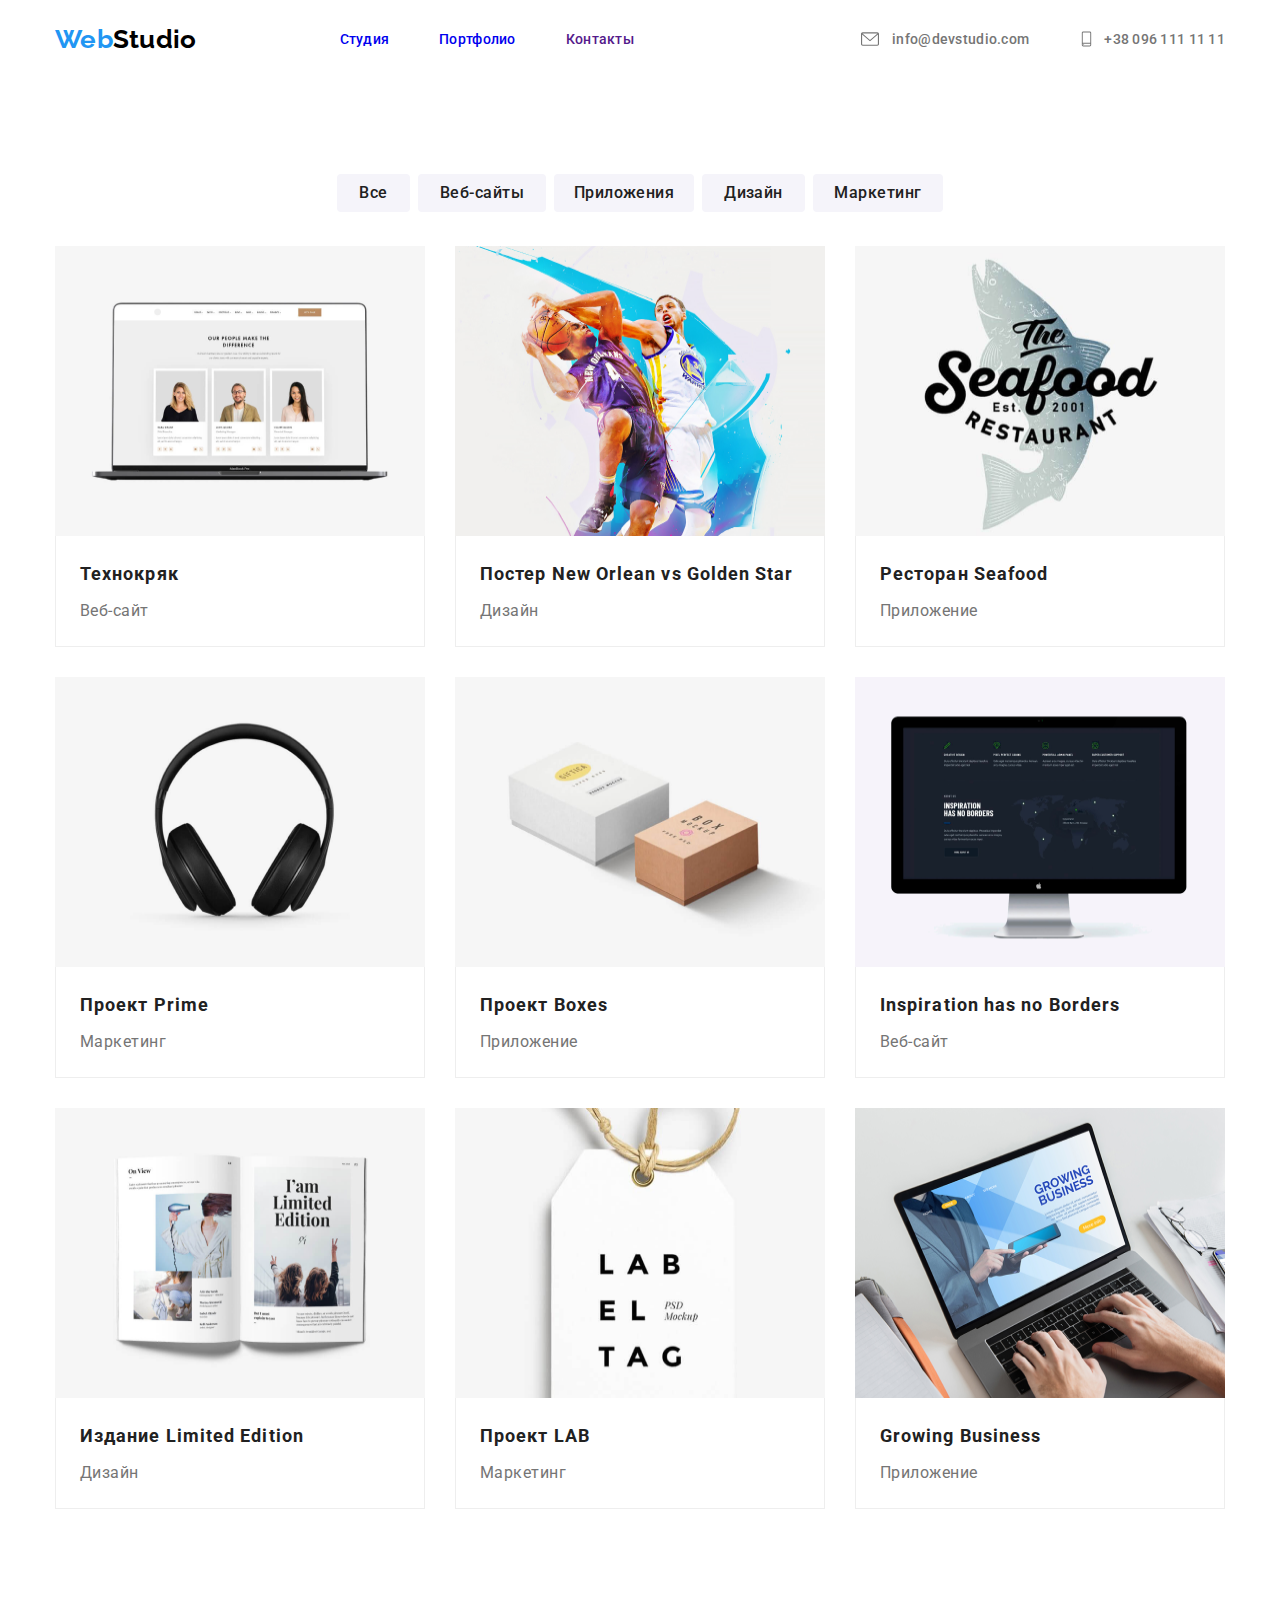
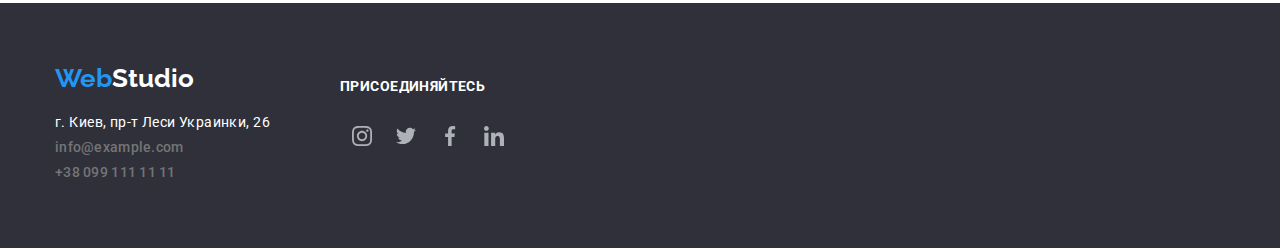
==== commit 012926cd: "Доделывает ДЗ" ====
--- a/portfolio.html
+++ b/portfolio.html
@@ -28,12 +28,12 @@
                 <ul class="container-contacts">
                     <li class="contacts-envelope contacts">
                          
-                        <a class="mail mail-head" href="mailto:info@devstudio.com"><svg class="icon-envelope">
+                        <a class="mail" href="mailto:info@devstudio.com"><svg class="icon-envelope">
                             <use href="./symbol-defs.svg#icon-envelope"></use></svg>info@devstudio.com</a>
                     </li>
                     <li class="contacts-smartphone contacts">
                         
-                        <a class="tel tel-head" href="tel:+380961111111"><svg class="icon-smartphone">
+                        <a class="tel" href="tel:+380961111111"><svg class="icon-smartphone">
                             <use  href="./symbol-defs.svg#icon-smartphone-1"></use></svg>+38 096 111 11 11</a>
                     </li>
                 </ul>                  
--- a/style.css
+++ b/style.css
@@ -53,27 +53,25 @@
   margin-left: 50px;  
 }
 .mail .icon-envelope{
-    width: 16px;
-    height: 12px;
+    width: 24px;
+    height: 18px;
     margin-right: 10px;
     fill: #757575;
     
 }
-
-
-}
-.mail-head{
-    display: flex;
-    align-items: center;
-    
-}
-.tel-head{
-    display: flex;
-    align-items: center;
-}
-.icon-smartphone{
-    width:10px;
-    height:16px;
+.mail{
+    display: flex;
+    align-items: center;
+}
+
+
+.tel{
+    display: flex;
+    align-items: center;
+}
+.tel .icon-smartphone{
+    width: 15px;
+    height:24px;
     margin-right: 10px;
     fill:#757575
 }
@@ -93,10 +91,10 @@
 .icon-envelope:hover, .icon-envelope:focus, .icon-smartphone:hover, .icon-smartphone:focus{
     fill:var(--accent-color);
 }
-.mail-head:focus .icon-envelope,
-.mail-head:hover .icon-envelope,
-.tel-head:hover .icon-smartphone,
-.tel-head:focus .icon-smartphone{
+.mail:focus .icon-envelope,
+.mail:hover .icon-envelope,
+.tel:hover .icon-smartphone,
+.tel:focus .icon-smartphone{
     fill:var(--accent-color);
 }
 
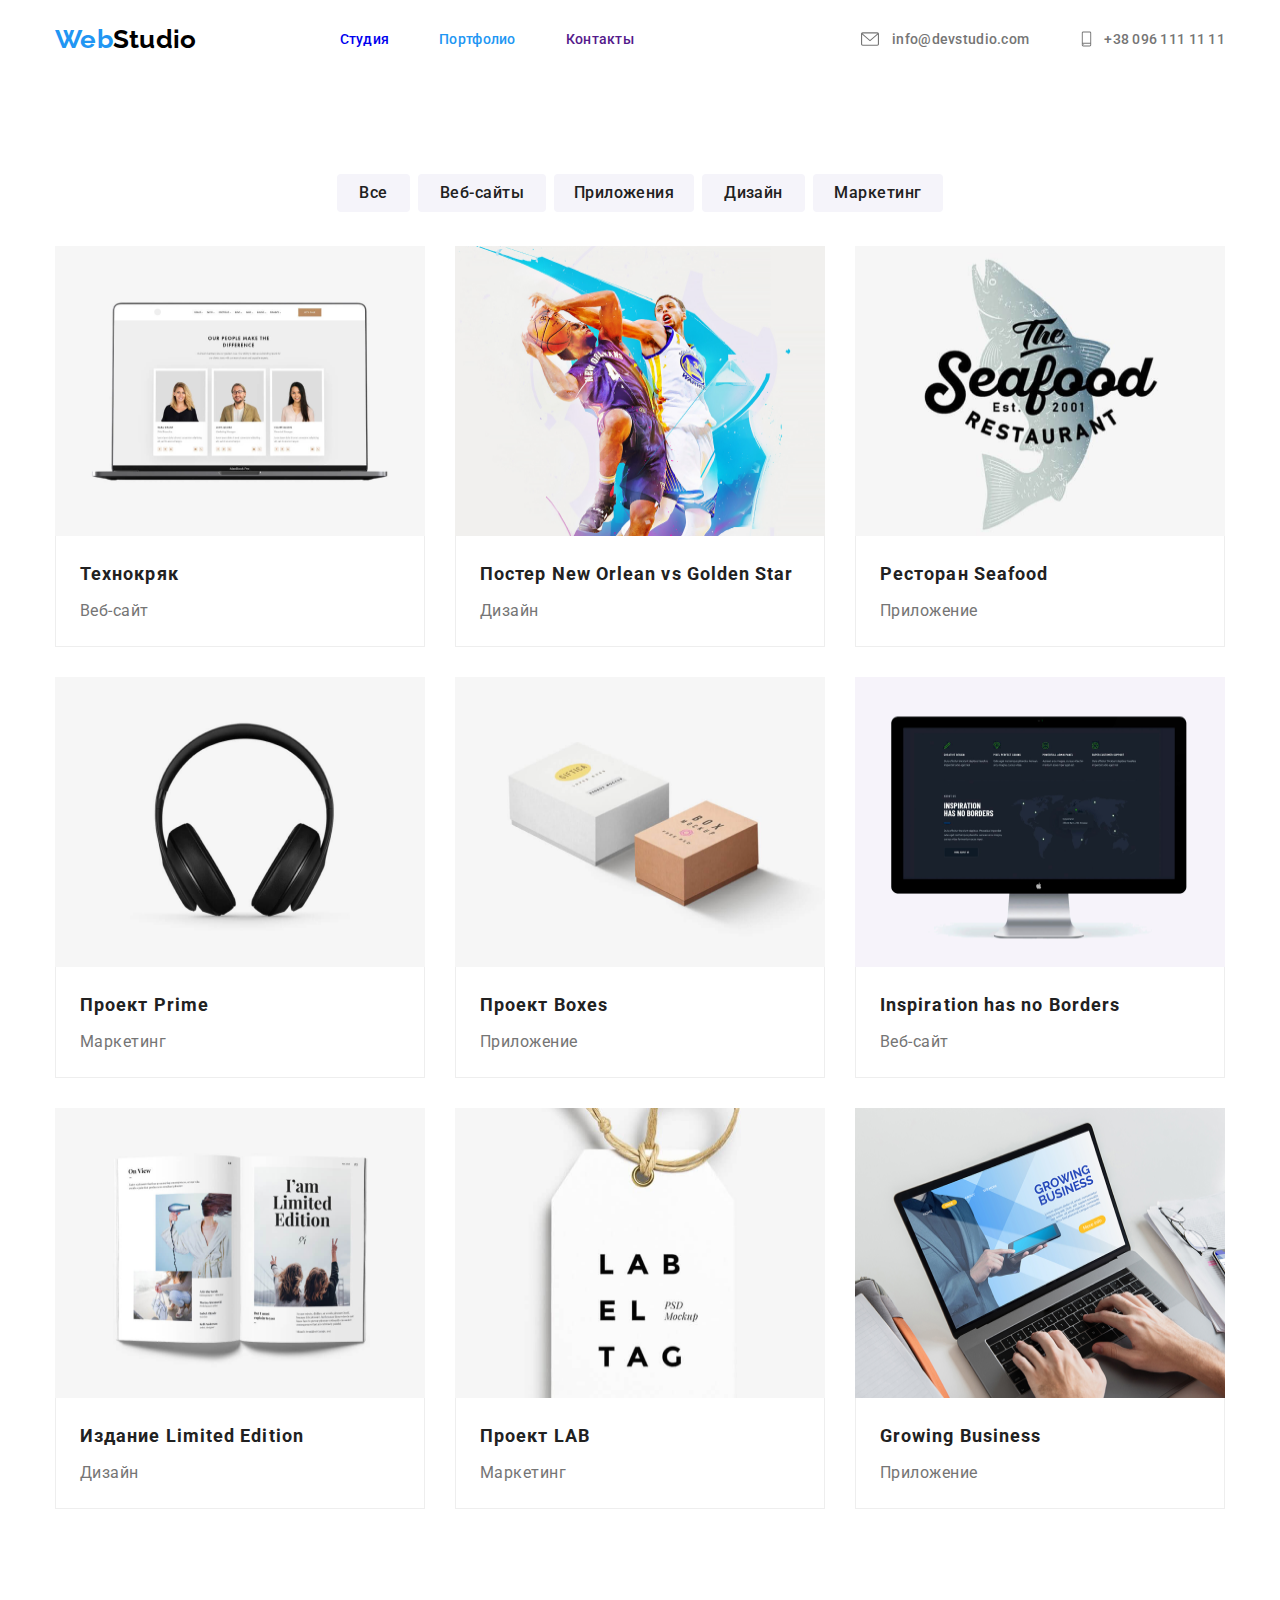
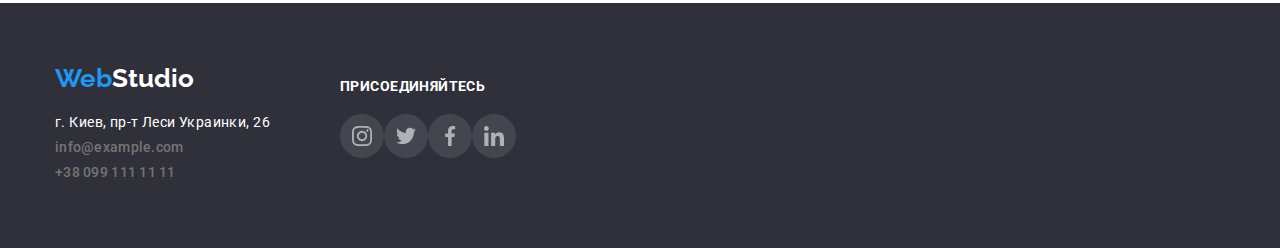
==== commit 87161142: "Исправляет ошибки" ====
--- a/portfolio.html
+++ b/portfolio.html
@@ -19,7 +19,7 @@
                             <ul class="nav-list">
 
                                 <li class="nav-list"><a class="nav-list-studio" href="index.html">Студия</a></li>
-                                <li class="nav-list"><a class="nav-list-portfolio" href="portfolio.html">Портфолио</a></li>
+                                <li class="nav-list"><a class="nav-list-portfolio current" href="portfolio.html">Портфолио</a></li>
                                 <li class="nav-list"><a class="nav-list-contacts" href="">Контакты</a></li>
                                 
                             </ul>
@@ -113,10 +113,10 @@
                     <p class="join">присоединяйтесь</p>
                     <ul class="social-list">
                         <div class="container-social-list">
-                            <li class="social-list-item"><a class="social-link" href="#"><svg class="social-icon"><use href="./symbol-defs.svg#icon-instagram-2-1"></use></svg></a></li>
-                            <li class="social-list-item"><a class="social-link" href="#"><svg class="social-icon"><use href="./symbol-defs.svg#icon-twitter-1-1"></use></svg></a></li>
-                            <li class="social-list-item"><a class="social-link" href="#"><svg class="social-icon"><use href="./symbol-defs.svg#icon-facebook-1-1"></use></svg></a></li>
-                            <li class="social-list-item"><a class="social-link" href="#"><svg class="social-icon"><use href="./symbol-defs.svg#icon-linkedin-1-1"></use></svg></a></li>
+                            <li class="social-list-item"><a class="social-link social-link-footer" href="#"><svg class="social-icon"><use href="./symbol-defs.svg#icon-instagram-2-1"></use></svg></a></li>
+                            <li class="social-list-item"><a class="social-link social-link-footer" href="#"><svg class="social-icon"><use href="./symbol-defs.svg#icon-twitter-1-1"></use></svg></a></li>
+                            <li class="social-list-item"><a class="social-link social-link-footer" href="#"><svg class="social-icon"><use href="./symbol-defs.svg#icon-facebook-1-1"></use></svg></a></li>
+                            <li class="social-list-item"><a class="social-link social-link-footer" href="#"><svg class="social-icon"><use href="./symbol-defs.svg#icon-linkedin-1-1"></use></svg></a></li>
                         </div>
                     </ul>
                 </div>
--- a/style.css
+++ b/style.css
@@ -74,6 +74,9 @@
     height:24px;
     margin-right: 10px;
     fill:#757575
+}
+.current{
+    color:var(--accent-color);
 }
 
 .contacts-smartphone{
@@ -516,6 +519,9 @@
 .logo-foot{
     color: #ffffff;    
 }
+.social-link-footer{
+    background: rgba(255, 255, 255, 0.1);
+}
 
 .container-logo{
 margin-bottom: 20px;
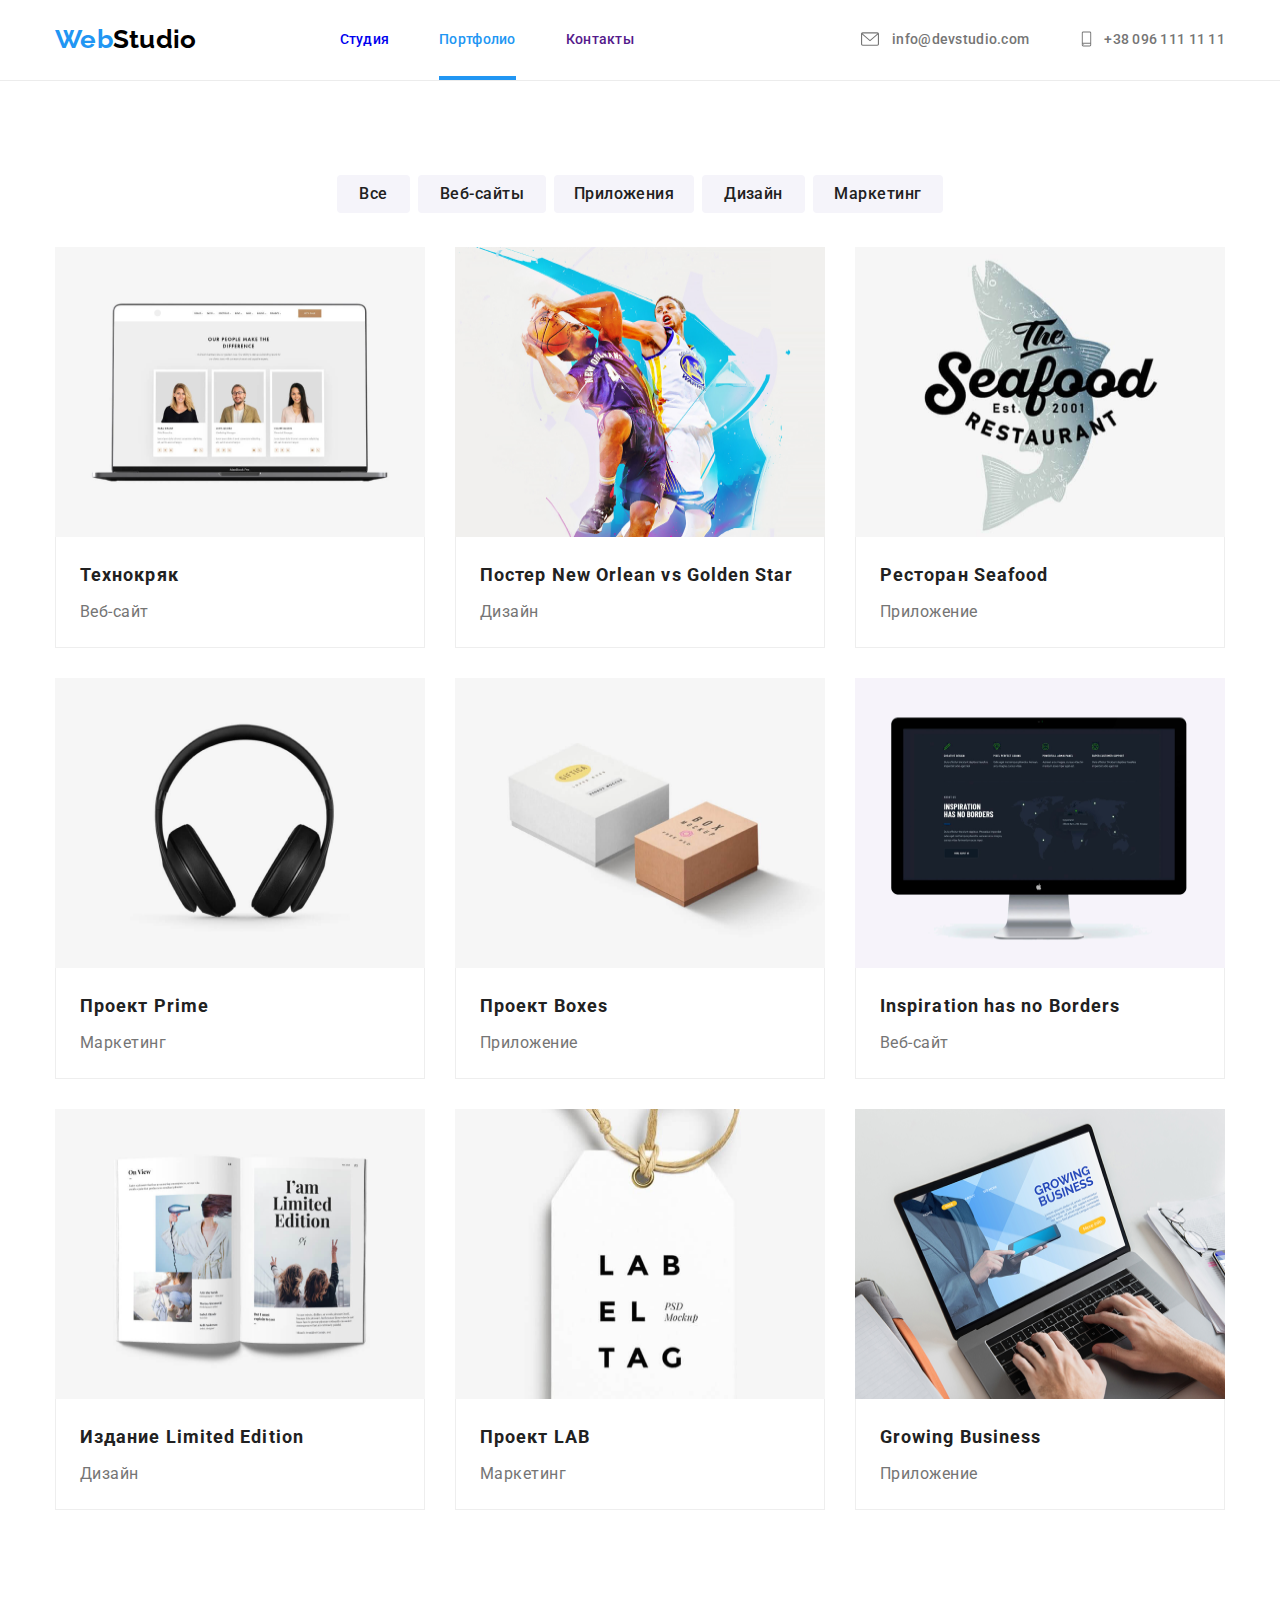
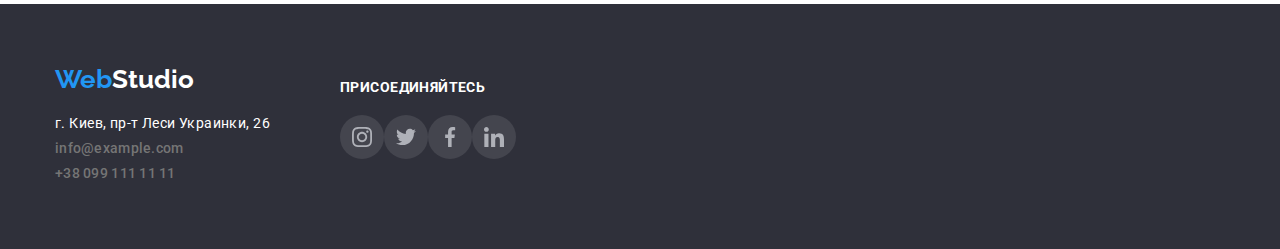
==== commit 8a6188ed: "Корректирует" ====
--- a/portfolio.html
+++ b/portfolio.html
@@ -8,8 +8,8 @@
     <link rel="stylesheet" href="./style.css">
 </head>
 <body class="portfolio-body">
-    <header class="header">
-        <div class="container">
+    <header class="header header-portfolio">
+        <div class="container ">
                 <nav class="nav">
                     <div class="container-nav-list">
                         <a class="logo" lang="en" href="#">
@@ -19,7 +19,7 @@
                             <ul class="nav-list">
 
                                 <li class="nav-list"><a class="nav-list-studio" href="index.html">Студия</a></li>
-                                <li class="nav-list"><a class="nav-list-portfolio current" href="portfolio.html">Портфолио</a></li>
+                                <li class="nav-list"><a class="nav-list-portfolio current-portfolio" href="portfolio.html">Портфолио</a></li>
                                 <li class="nav-list"><a class="nav-list-contacts" href="">Контакты</a></li>
                                 
                             </ul>
--- a/style.css
+++ b/style.css
@@ -75,10 +75,33 @@
     margin-right: 10px;
     fill:#757575
 }
-.current{
+.current-studio{
     color:var(--accent-color);
 }
-
+.current-studio::after{
+    content:'';
+    width: 100%;
+    display: block;
+    height: 4px;
+    background-color: var(--accent-color);
+    position: absolute;
+    top: 44px;
+    
+}
+
+.current-portfolio{
+    color:var(--accent-color);
+}
+.current-portfolio::after{
+    content:'';
+    width: 100%;
+    display: block;
+    height: 4px;
+    background-color: var(--accent-color);
+    position: absolute;
+    top: 45px;
+    
+}
 .contacts-smartphone{
     margin-left: 50px;
     display: flex;
@@ -139,6 +162,7 @@
 }
 .nav-list{
     color: var(--titles-color);
+    position: relative;
 }
 .nav-list, .contacts, .advantages-list, .we_made_job-list, .our-team-list, .btn-list, .examples-list {
 list-style: none;
@@ -557,6 +581,34 @@
 
 /*------------------END FOOTER-----------------*/
 
+/*------------------MODAL WINDOW---------------*/
+
+.backdrop{
+    position: fixed;
+    width: 100%;
+    height: 100%;
+    top:0;
+    left:0;
+    background: rgba(0, 0, 0, 0.2);
+}
+.backdrop.is-hidden{
+    opacity: 0;
+    pointer-events: none;
+}
+
+.modal{
+    position: absolute;
+    top:50%;
+    left:50%;
+    transform: translate(-50%, -50%);
+
+    width: 528px;
+    height: 581px;
+    background-color: #ffffff;
+}
+
+/*--------------END MODAL WINDOW---------------*/
+
 /*------------------PORTFOLIO------------------*/
 
 .portfolio-body{
@@ -568,6 +620,11 @@
 padding-bottom: 34px;
 padding-top: 94px;
 
+}
+
+.header-portfolio{
+    border-bottom: 1px solid #ECECEC;
+       
 }
 
 
@@ -631,6 +688,7 @@
 text-align: center;
 letter-spacing: 0.03em;
 color: var(--titles-color);
+
 }
 .btn-sheet:not(:last-child){
     margin-right: 8px;
